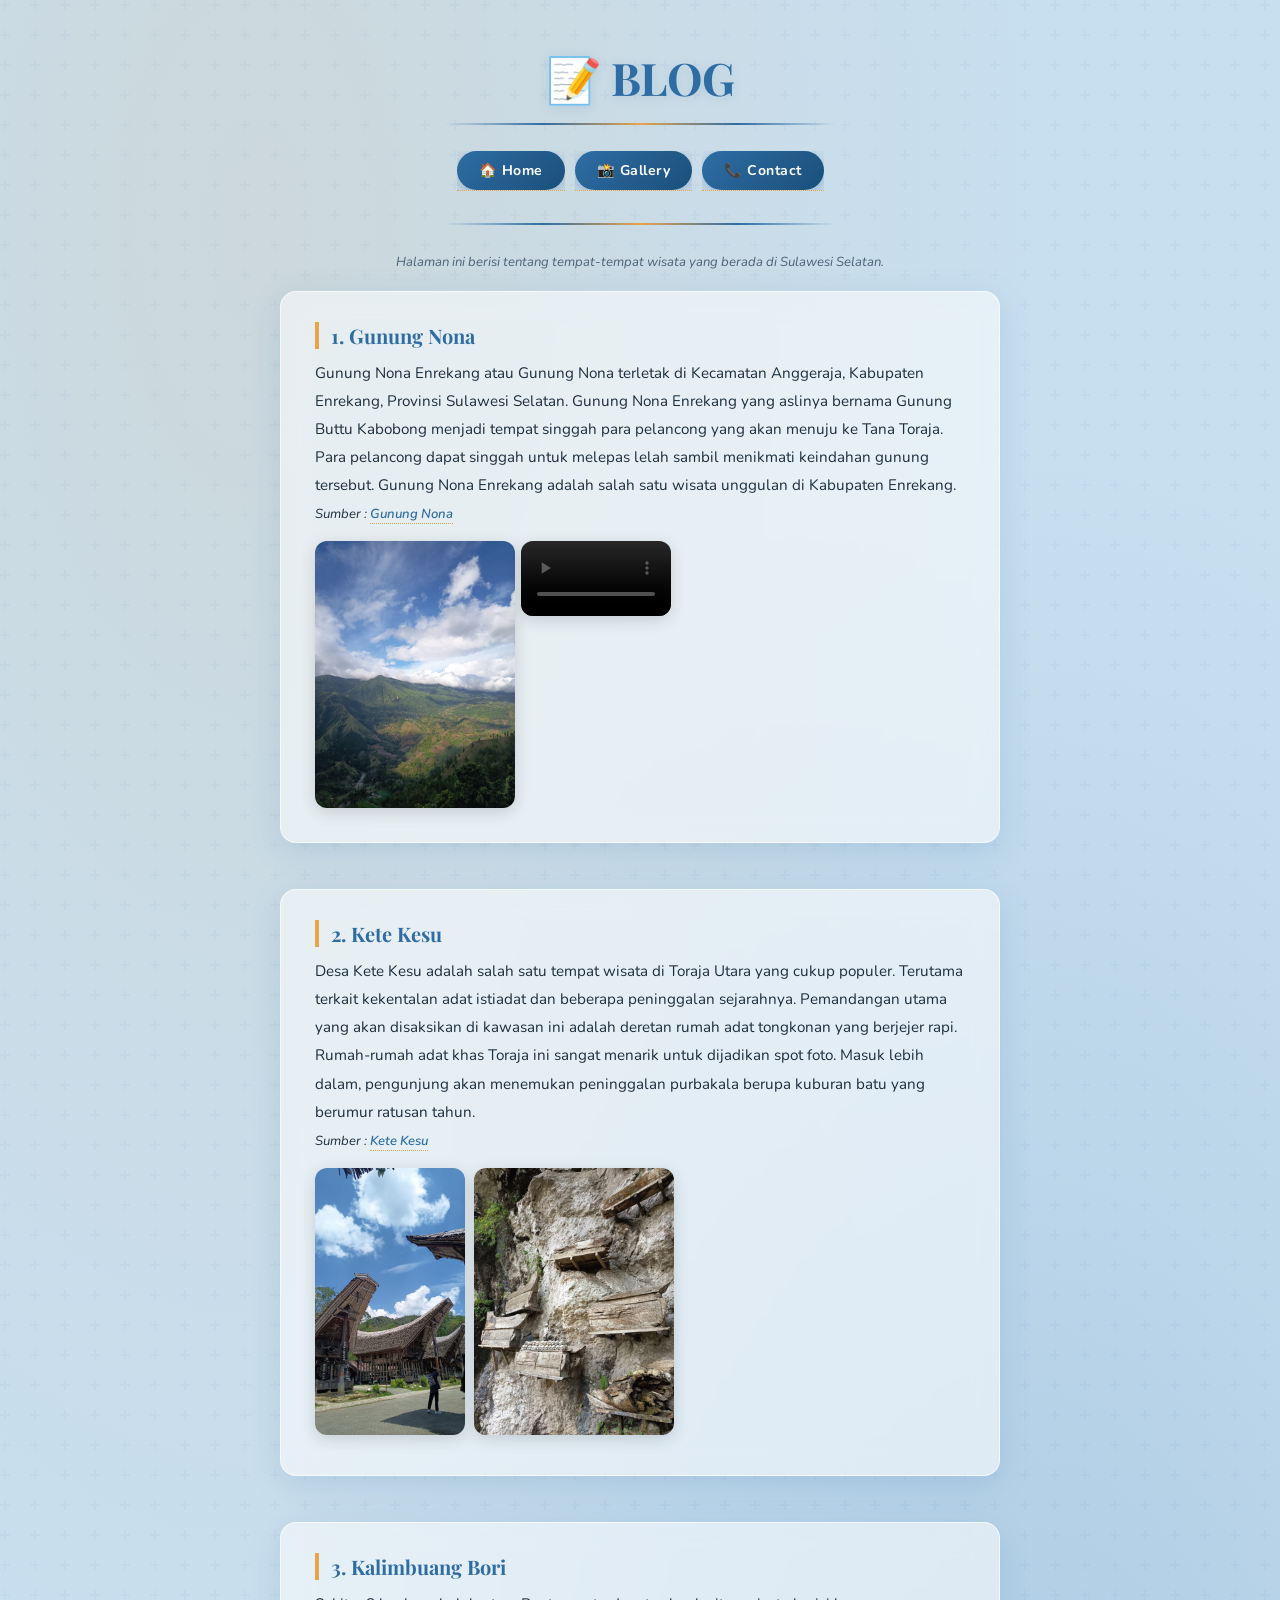
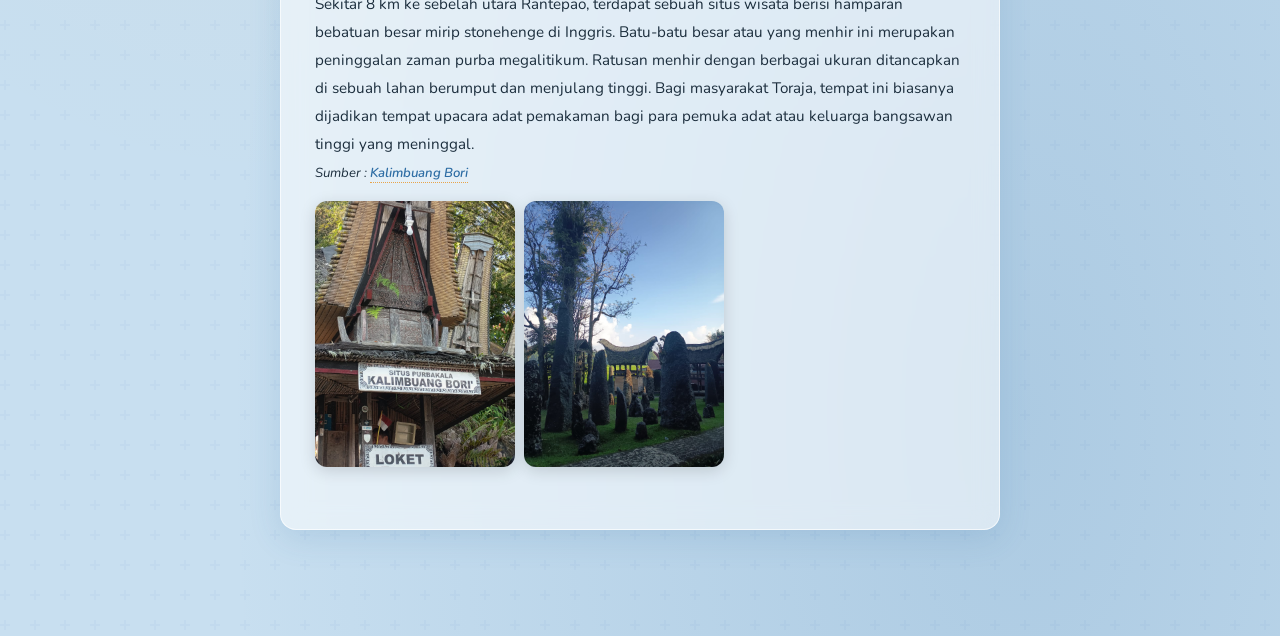
==== blog.html @ 91ce6a76 "Add files via upload" ====
<!DOCTYPE html>
<html>
<head>
    <meta charset="UTF-8">
    <title>Blog</title>
    <link rel="stylesheet" href="style.css">
</head>

<body bgcolor="#8FB6D8">

<font face="Verdana" size="3" color="black">

<center>

<h1>📝 BLOG</h1>
<hr width="50%">

<table cellpadding="10">
<tr>
<td><a href="index.html"><button>🏠 Home</button></a></td>
<td><a href="gallery.html"><button>📸 Gallery</button></a></td>
<td><a href="contact.html"><button>📞 Contact</button></a></td>
</tr>
</table>

<hr width="50%">

<p><i>Halaman ini berisi tentang tempat-tempat wisata yang berada di Sulawesi Selatan.</i></p>


<center>

<table width="700">
<tr>
<td align="left">
<h3>1. Gunung Nona</h3>
<p>
    Gunung Nona Enrekang atau Gunung Nona terletak di Kecamatan Anggeraja, 
    Kabupaten Enrekang, Provinsi Sulawesi Selatan. Gunung Nona Enrekang yang aslinya bernama 
    Gunung Buttu Kabobong menjadi tempat singgah para pelancong yang akan menuju ke Tana Toraja.
    Para pelancong dapat singgah untuk melepas lelah sambil menikmati keindahan gunung tersebut.
    Gunung Nona Enrekang adalah salah satu wisata unggulan di Kabupaten Enrekang.
    <br>
    <i><font size="2">Sumber :
    <a href="https://makassar.kompas.com/read/2024/07/28/082627078/mengenal-gunung-nona-enrekang-tempat-singgah-menuju-tana-toraja?page=all" target="_blank">
        Gunung Nona
    </a></i>
</p>

<img src="gunungnonafoto.jpeg" width="200" align="left" hspace="10">
<video width="150" controls align="left">
    <source src="gunungnonavid.mp4" type="video/mp4">
    </video>

</td>
</tr>
</table>

</center>
<br>

<center>

<table width="700">
<tr>
<td align="left">
<h3>2. Kete Kesu</h3>
<p>
    Desa Kete Kesu adalah salah satu tempat wisata di Toraja Utara yang cukup populer.
    Terutama terkait kekentalan adat istiadat dan beberapa peninggalan sejarahnya.
    Pemandangan utama yang akan disaksikan di kawasan ini adalah deretan rumah adat
    tongkonan yang berjejer rapi. Rumah-rumah adat khas Toraja ini sangat menarik untuk dijadikan spot foto.
    Masuk lebih dalam, pengunjung akan menemukan peninggalan purbakala berupa kuburan batu yang berumur ratusan tahun.
    <br>
    <i><font size="2">Sumber :
    <a href="https://torajautarakab.go.id/detail/Wisata%20Kete%20Kesu" target="_blank">
        Kete Kesu
    </a></i>
</p>

<img src="ketekesu1.jpeg" width="150">
<img src="ketekesu2.jpeg" width="200">

</td>
</tr>
</table>

</center>
<br>

<center>

<table width="700">
<tr>
<td align="left">
<h3>3. Kalimbuang Bori</h3>
<p>
    Sekitar 8 km ke sebelah utara Rantepao, terdapat sebuah situs wisata berisi hamparan 
    bebatuan besar mirip stonehenge di Inggris. Batu-batu besar atau yang menhir ini 
    merupakan peninggalan zaman purba megalitikum. Ratusan menhir dengan berbagai ukuran
    ditancapkan di sebuah lahan berumput dan menjulang tinggi. Bagi masyarakat Toraja,
    tempat ini biasanya dijadikan tempat upacara adat pemakaman bagi para pemuka adat atau keluarga bangsawan tinggi yang meninggal.
    <br>
    <i><font size="2">Sumber :
    <a href="https://torajautarakab.go.id/detail/Wisata%20Kompleks%20Megalitikum%20Kalimbuang%20Bori" target="_blank">
        Kalimbuang Bori
    </a></i>
</p>

<img src="kalimbuangbori1.jpeg" width="200">
<img src="kalimbuangbori2.jpeg" width="200">

<br><br>

</td>
</tr>
</table>

</center>
<br>

</center>

</font>

</body>
<script src="script.js"></script>
</html>
---- style.css ----
@import url('https://fonts.googleapis.com/css2?family=Playfair+Display:ital,wght@0,400;0,700;1,400&family=Nunito:wght@300;400;600;700&display=swap');

/* ── CSS Variables ── */
:root {
  --bg:         #c8dff0;
  --bg-dark:    #8FB6D8;
  --card:       rgba(255, 255, 255, 0.55);
  --card-solid: #ffffff;
  --accent:     #2e6da4;
  --accent2:    #e8a44a;
  --text:       #1c2e3d;
  --text-muted: #4a6278;
  --shadow:     0 8px 32px rgba(46, 109, 164, 0.15);
  --radius:     16px;
  --font-head:  'Playfair Display', Georgia, serif;
  --font-body:  'Nunito', Verdana, sans-serif;
}

/* ── Reset & Base ── */
*, *::before, *::after {
  box-sizing: border-box;
  margin: 0;
  padding: 0;
}

html {
  scroll-behavior: smooth;
}

body {
  background-color: var(--bg) !important;
  background-image:
    radial-gradient(ellipse at 20% 10%, rgba(232, 164, 74, 0.12) 0%, transparent 55%),
    radial-gradient(ellipse at 80% 90%, rgba(46, 109, 164, 0.18) 0%, transparent 55%),
    url("data:image/svg+xml,%3Csvg width='60' height='60' viewBox='0 0 60 60' xmlns='http://www.w3.org/2000/svg'%3E%3Cg fill='none' fill-rule='evenodd'%3E%3Cg fill='%232e6da4' fill-opacity='0.04'%3E%3Cpath d='M36 34v-4h-2v4h-4v2h4v4h2v-4h4v-2h-4zm0-30V0h-2v4h-4v2h4v4h2V6h4V4h-4zM6 34v-4H4v4H0v2h4v4h2v-4h4v-2H6zM6 4V0H4v4H0v2h4v4h2V6h4V4H6z'/%3E%3C/g%3E%3C/g%3E%3C/svg%3E");
  font-family: var(--font-body);
  color: var(--text);
  min-height: 100vh;
  padding-bottom: 60px;
}

/* Override legacy font tag */
font {
  font-family: var(--font-body) !important;
  color: var(--text) !important;
}

/* ── Page Wrapper ── */
center {
  display: block;
  max-width: 820px;
  margin: 0 auto;
  padding: 0 20px;
}

/* ── Headings ── */
h1 {
  font-family: var(--font-head);
  font-size: clamp(1.8rem, 5vw, 2.8rem);
  font-weight: 700;
  color: var(--accent);
  letter-spacing: -0.5px;
  margin-top: 48px;
  margin-bottom: 8px;
  text-shadow: 0 2px 12px rgba(46, 109, 164, 0.15);
  animation: fadeDown 0.7s ease both;
}

h2 {
  font-family: var(--font-head);
  font-size: clamp(1.3rem, 3vw, 1.8rem);
  font-weight: 400;
  font-style: italic;
  color: var(--text);
  margin: 20px 0 12px;
  animation: fadeUp 0.7s 0.2s ease both;
}

h3 {
  font-family: var(--font-head);
  font-size: 1.25rem;
  font-weight: 700;
  color: var(--accent);
  margin-bottom: 10px;
  border-left: 4px solid var(--accent2);
  padding-left: 12px;
}

p {
  line-height: 1.85;
  font-size: 0.95rem;
  color: var(--text);
  margin-bottom: 10px;
}

/* ── Horizontal Rule ── */
hr {
  border: none;
  height: 2px;
  background: linear-gradient(90deg, transparent, var(--accent), var(--accent2), var(--accent), transparent);
  border-radius: 99px;
  margin: 16px auto;
  width: 50% !important;
  opacity: 0.6;
  animation: fadeIn 1s ease both;
}

/* ── Navigation Buttons ── */
table[cellpadding="10"] {
  margin: 16px auto;
  border-collapse: separate;
  border-spacing: 10px;
  animation: fadeUp 0.6s 0.15s ease both;
}

table[cellpadding="10"] button,
table[cellpadding="10"] a button {
  font-family: var(--font-body);
  font-size: 0.88rem;
  font-weight: 700;
  color: var(--card-solid);
  background: linear-gradient(135deg, var(--accent), #1a4f7a);
  border: none;
  border-radius: 50px;
  padding: 10px 22px;
  cursor: pointer;
  letter-spacing: 0.5px;
  box-shadow: 0 4px 14px rgba(46, 109, 164, 0.35);
  transition: transform 0.2s, box-shadow 0.2s, background 0.2s;
}

table[cellpadding="10"] button:hover {
  background: linear-gradient(135deg, var(--accent2), #c47f2a);
  transform: translateY(-3px) scale(1.05);
  box-shadow: 0 8px 22px rgba(232, 164, 74, 0.45);
}

table[cellpadding="10"] a {
  text-decoration: none;
}

/* ── Profile Image (Home) ── */
img[src="gambardiri.jpeg"],
img[src*="gambardiri"] {
  display: block;
  margin: 20px auto;
  width: 200px !important;
  height: 200px;
  object-fit: cover;
  border-radius: 50%;
  border: 5px solid var(--card-solid);
  box-shadow: 0 8px 30px rgba(46, 109, 164, 0.3), 0 0 0 8px rgba(46, 109, 164, 0.12);
  transition: transform 0.4s ease, box-shadow 0.4s ease;
  animation: popIn 0.7s 0.3s cubic-bezier(0.34,1.56,0.64,1) both;
}

img[src="gambardiri.jpeg"]:hover,
img[src*="gambardiri"]:hover {
  transform: scale(1.06);
  box-shadow: 0 12px 40px rgba(46, 109, 164, 0.45);
}

/* ── Welcome Text (Home) ── */
center > p {
  background: var(--card);
  backdrop-filter: blur(10px);
  -webkit-backdrop-filter: blur(10px);
  border: 1px solid rgba(255,255,255,0.6);
  border-radius: var(--radius);
  padding: 14px 28px;
  margin: 6px auto;
  max-width: 600px;
  box-shadow: var(--shadow);
  font-size: 1rem;
  animation: fadeUp 0.6s 0.4s ease both;
}

/* ── Blog: Article Cards ── */
table[width="700"] {
  width: 100% !important;
  max-width: 720px;
  margin: 0 auto 24px;
  background: var(--card);
  backdrop-filter: blur(12px);
  -webkit-backdrop-filter: blur(12px);
  border: 1px solid rgba(255,255,255,0.65);
  border-radius: var(--radius);
  box-shadow: var(--shadow);
  overflow: hidden;
  transition: transform 0.3s, box-shadow 0.3s;
  animation: fadeUp 0.5s ease both;
}

table[width="700"]:hover {
  transform: translateY(-4px);
  box-shadow: 0 16px 48px rgba(46, 109, 164, 0.22);
}

table[width="700"] td {
  padding: 28px 32px !important;
  text-align: left !important;
}

/* ── Blog Images ── */
table[width="700"] img {
  border-radius: 12px;
  box-shadow: 0 4px 16px rgba(0,0,0,0.15);
  margin: 4px 6px 4px 0;
  transition: transform 0.3s ease;
}

table[width="700"] img:hover {
  transform: scale(1.03);
}

/* ── Blog Video ── */
table[width="700"] video {
  border-radius: 12px;
  box-shadow: 0 4px 16px rgba(0,0,0,0.15);
  margin: 4px 0;
  display: inline-block;
  vertical-align: top;
}

/* ── Links ── */
a {
  color: var(--accent);
  text-decoration: none;
  font-weight: 600;
  border-bottom: 1px dotted var(--accent2);
  transition: color 0.2s, border-color 0.2s;
}

a:hover {
  color: var(--accent2);
  border-color: var(--accent2);
}

/* ── Contact Info ── */
center > p:has(📧),
center > p:has(📱),
center > p:has(📍),
center > p:has(📷) {
  display: flex;
  align-items: center;
  gap: 10px;
  justify-content: center;
}

/* Fallback for all contact-style paragraphs */
body[bgcolor] center > p {
  background: var(--card);
  backdrop-filter: blur(10px);
  -webkit-backdrop-filter: blur(10px);
  border: 1px solid rgba(255,255,255,0.6);
  border-radius: var(--radius);
  padding: 14px 28px;
  margin: 8px auto;
  max-width: 520px;
  box-shadow: var(--shadow);
  font-size: 1rem;
  transition: transform 0.25s, box-shadow 0.25s;
}

body[bgcolor] center > p:hover {
  transform: translateX(4px);
  box-shadow: 0 10px 30px rgba(46, 109, 164, 0.2);
}

/* ── Gallery Images ── */
center > img {
  border-radius: 14px;
  box-shadow: 0 6px 20px rgba(0,0,0,0.18);
  margin: 6px 5px;
  transition: transform 0.3s ease, box-shadow 0.3s ease;
  object-fit: cover;
}

center > img:hover {
  transform: scale(1.06) rotate(-1deg);
  box-shadow: 0 14px 36px rgba(46,109,164,0.3);
}

/* ── Gallery Captions (italic paragraphs) ── */
center > p > i,
center > p i {
  color: var(--text-muted);
  font-size: 0.88rem;
}

/* Gallery section label paragraphs */
center > p:has(i) {
  background: none !important;
  box-shadow: none !important;
  border: none !important;
  padding: 6px 0 !important;
  backdrop-filter: none !important;
}

/* ── Italic / Source text ── */
i font,
i {
  font-size: 0.82rem !important;
  color: var(--text-muted);
  font-style: italic;
}

/* ── Animations ── */
@keyframes fadeDown {
  from { opacity: 0; transform: translateY(-24px); }
  to   { opacity: 1; transform: translateY(0); }
}

@keyframes fadeUp {
  from { opacity: 0; transform: translateY(20px); }
  to   { opacity: 1; transform: translateY(0); }
}

@keyframes fadeIn {
  from { opacity: 0; }
  to   { opacity: 1; }
}

@keyframes popIn {
  from { opacity: 0; transform: scale(0.7); }
  to   { opacity: 1; transform: scale(1); }
}

/* ── Responsive ── */
@media (max-width: 600px) {
  center {
    padding: 0 12px;
  }

  table[cellpadding="10"] button {
    padding: 8px 14px;
    font-size: 0.8rem;
  }

  table[width="700"] td {
    padding: 18px 16px !important;
  }

  table[width="700"] img,
  table[width="700"] video {
    width: 100% !important;
    margin: 6px 0;
    display: block;
  }

  center > img {
    width: 90% !important;
    display: block;
    margin: 8px auto !important;
  }

  h1 {
    font-size: 1.6rem;
    margin-top: 28px;
  }
}
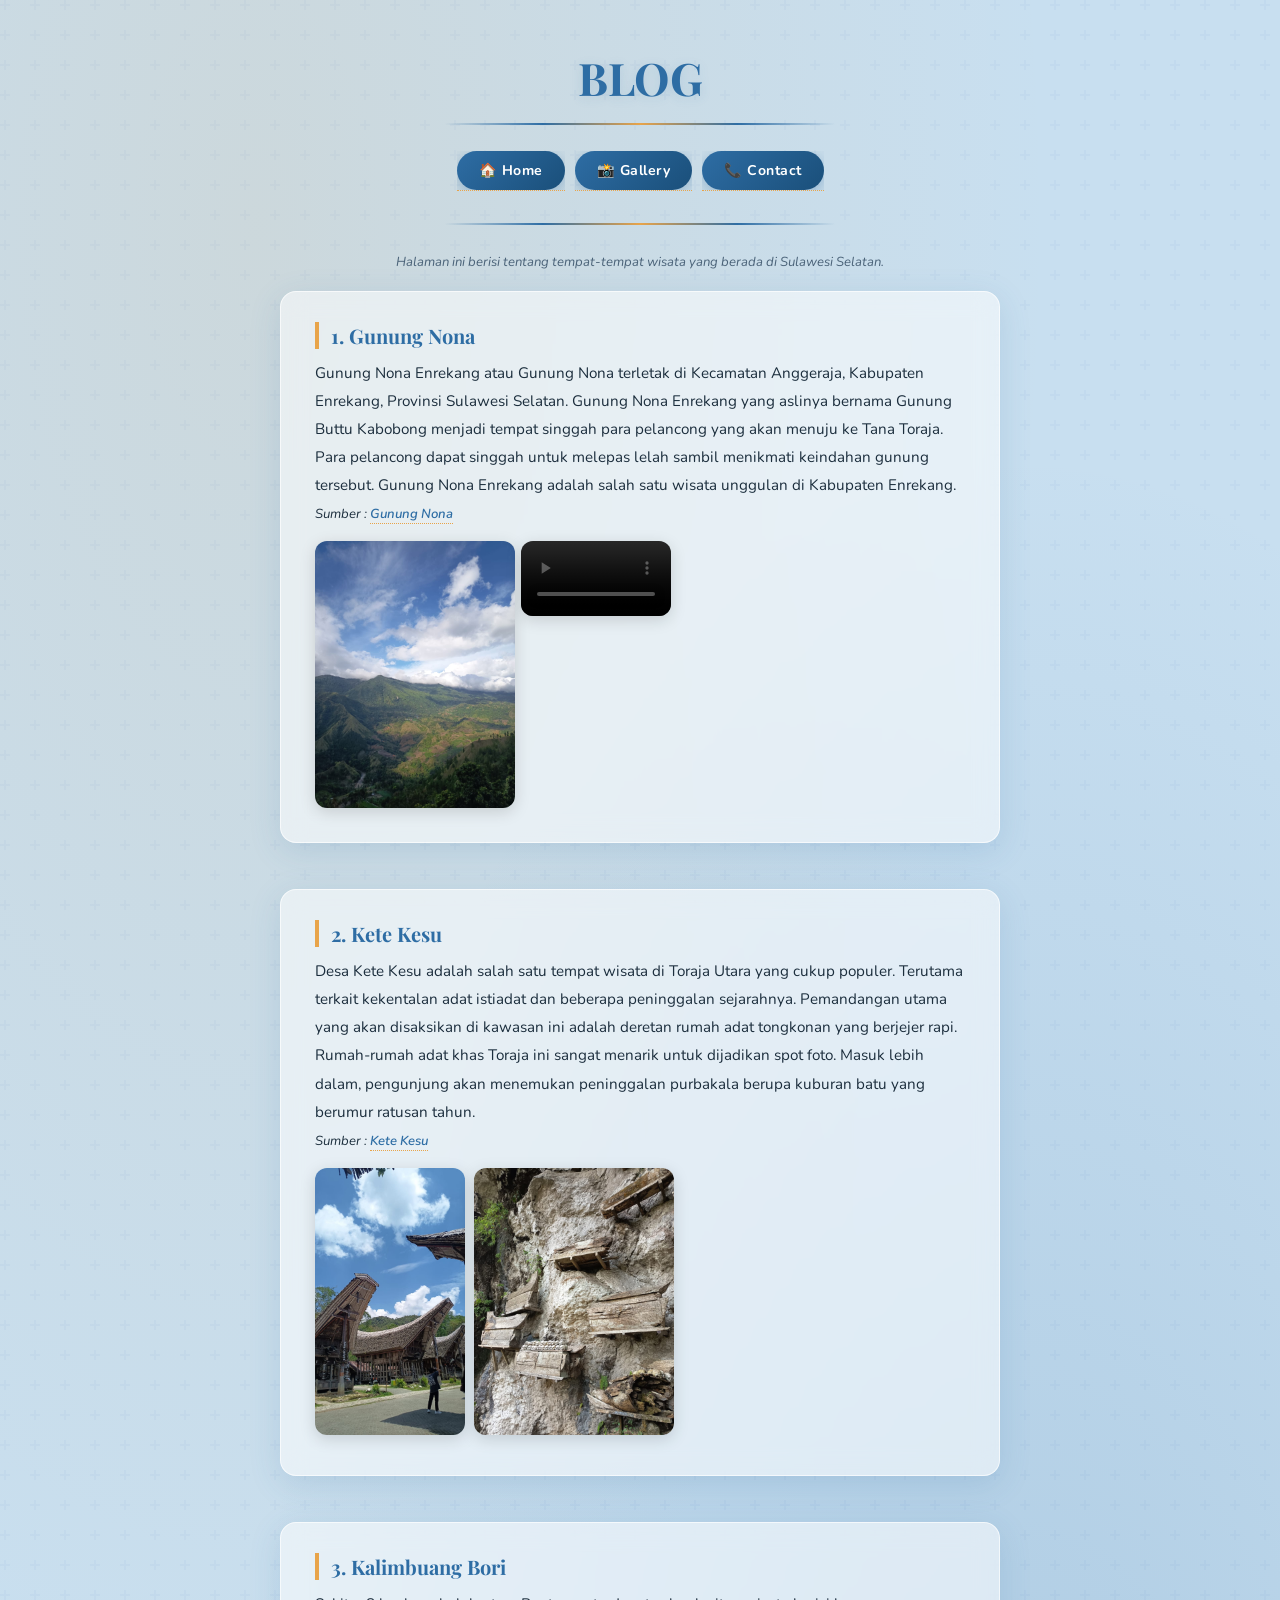
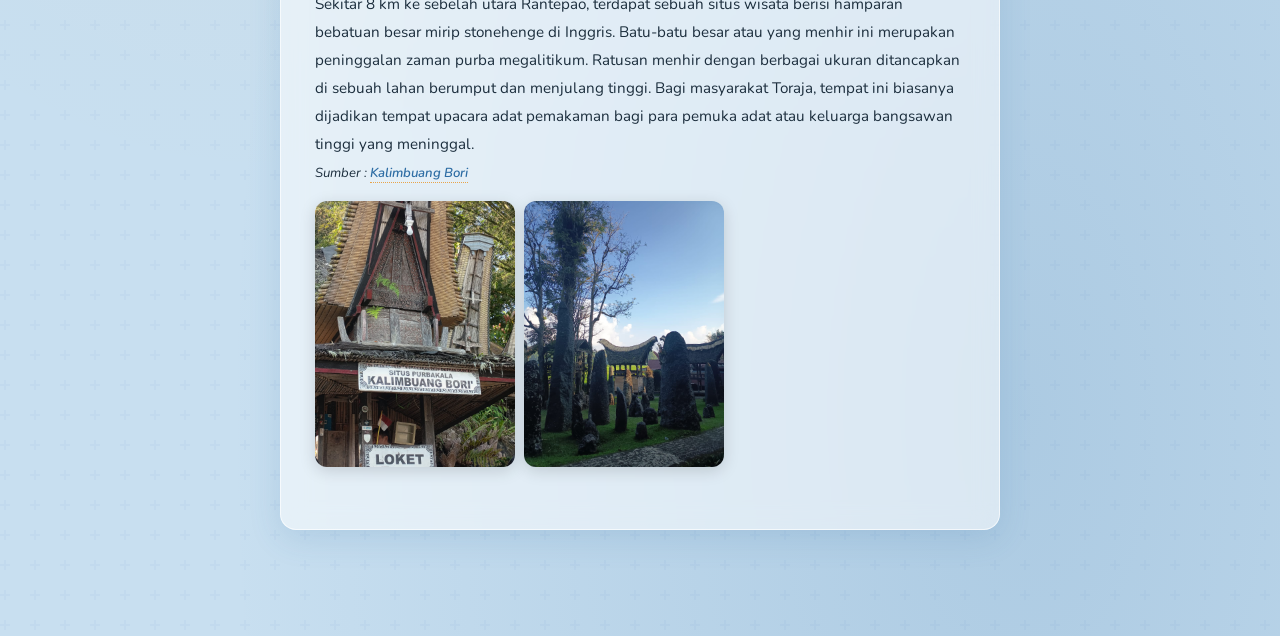
==== commit d761afdc: "Update blog.html" ====
--- a/blog.html
+++ b/blog.html
@@ -12,7 +12,7 @@
 
 <center>
 
-<h1>📝 BLOG</h1>
+<h1>BLOG</h1>
 <hr width="50%">
 
 <table cellpadding="10">
@@ -125,4 +125,4 @@
 
 </body>
 <script src="script.js"></script>
-</html>+</html>
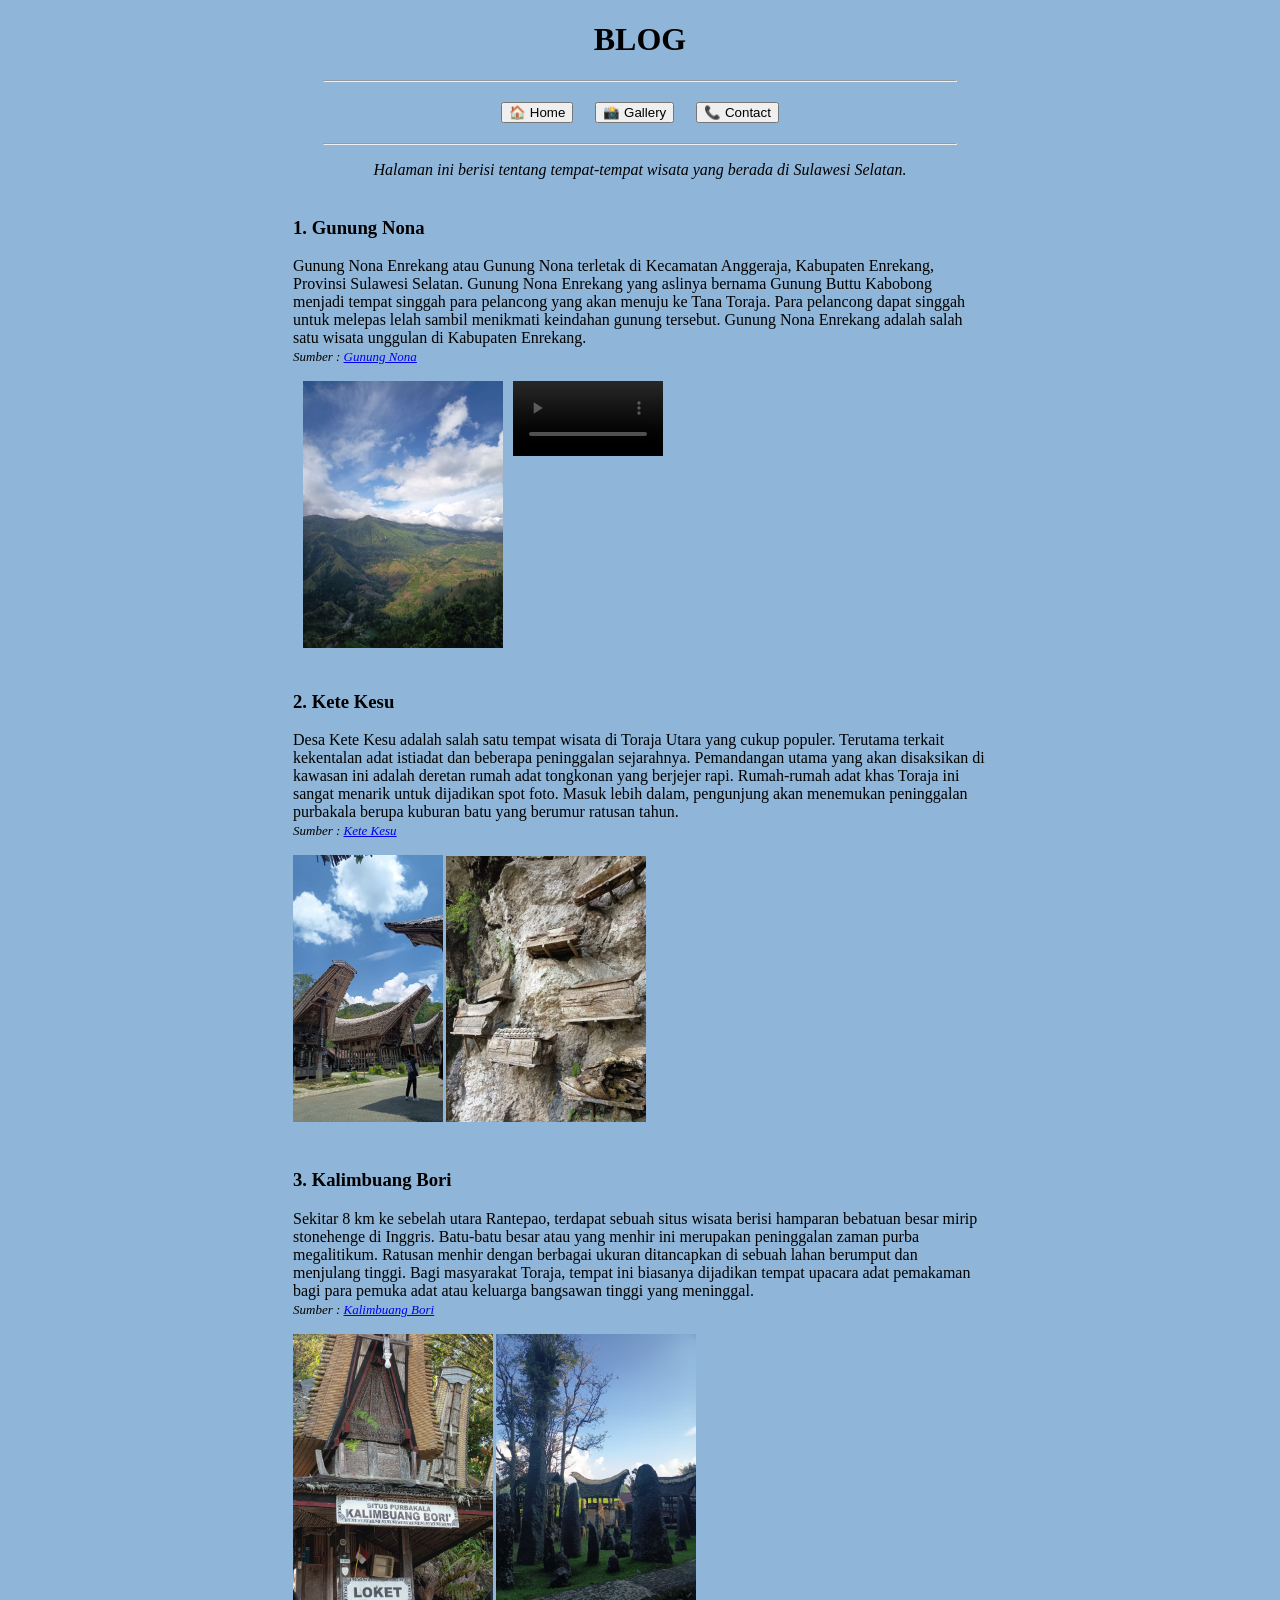
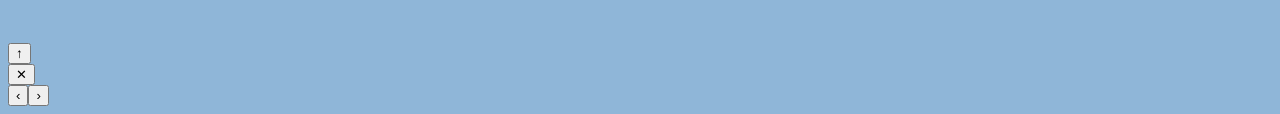
==== commit 5970f209: "Add files via upload" ====
--- a/blog.html
+++ b/blog.html
@@ -126,3 +126,5 @@
 </body>
 <script src="script.js"></script>
 </html>
+
+<meta name="viewport" content="width=device-width, initial-scale=1.0">
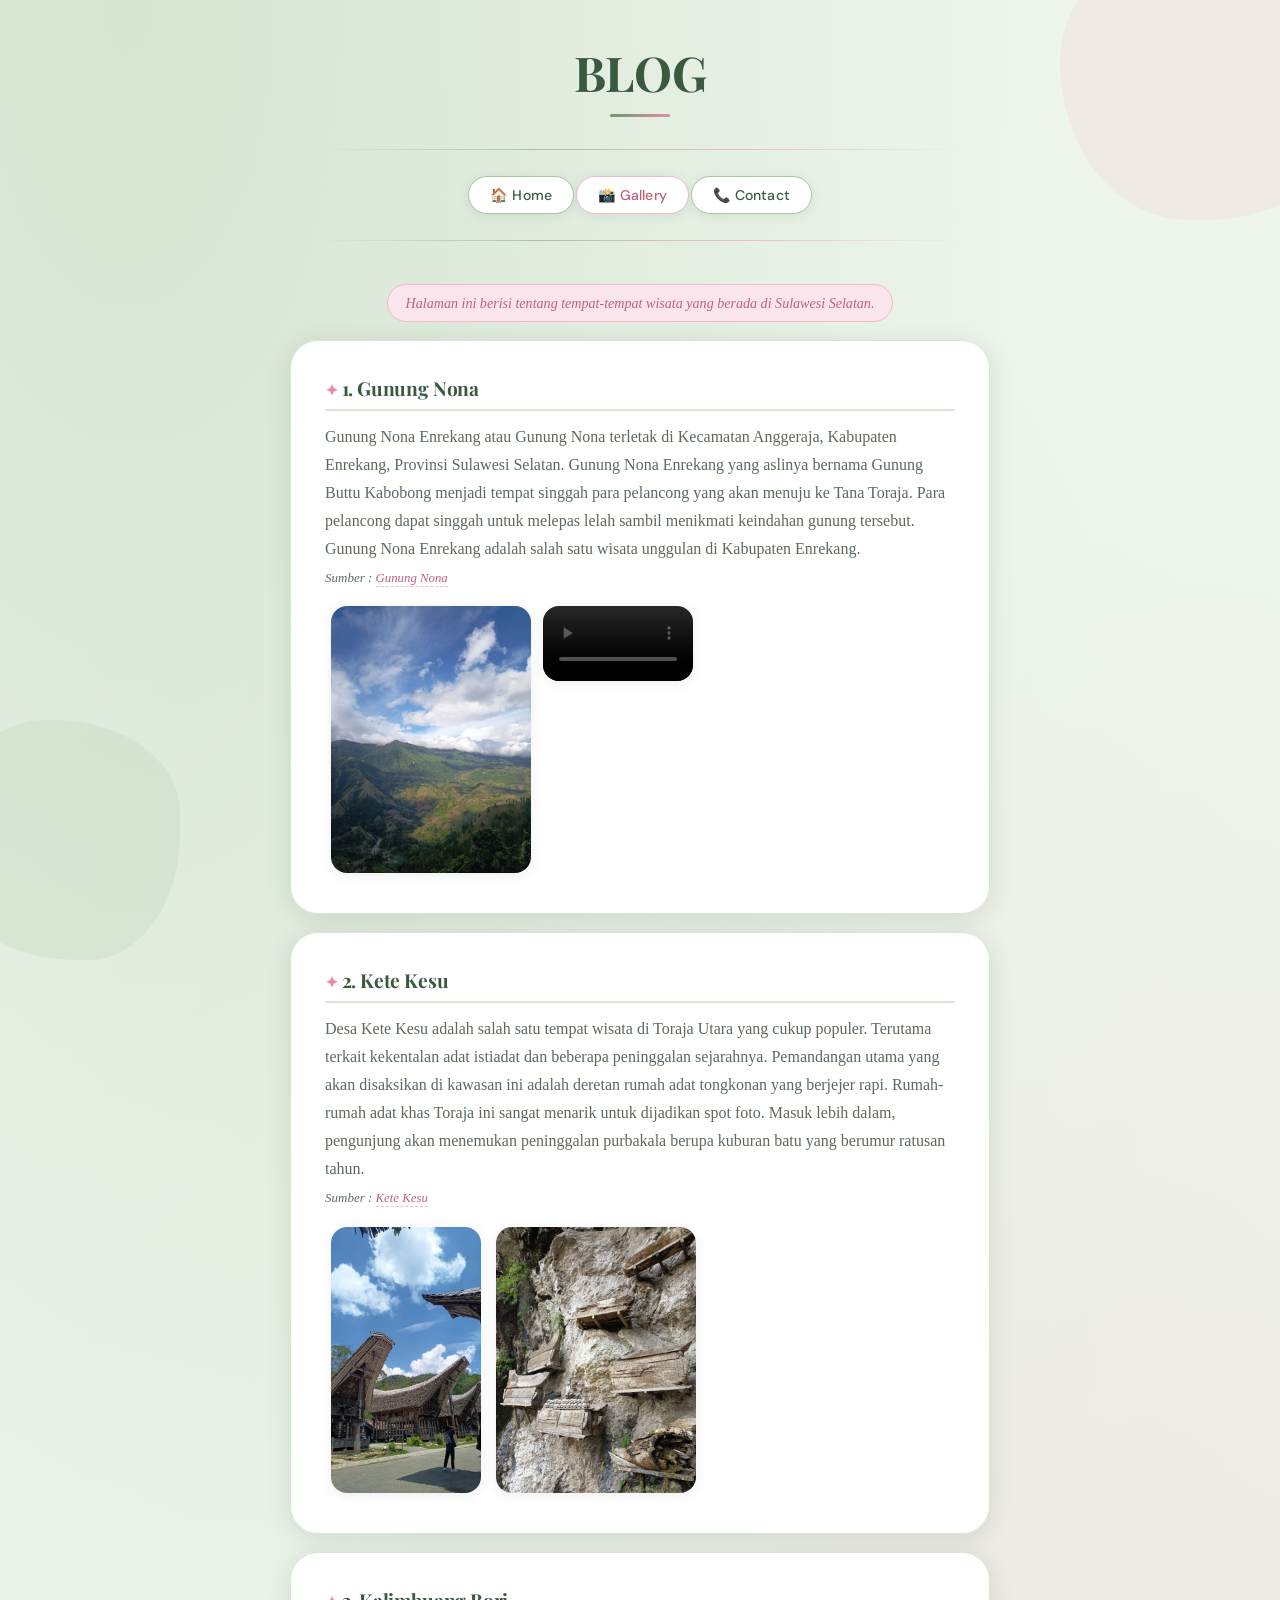
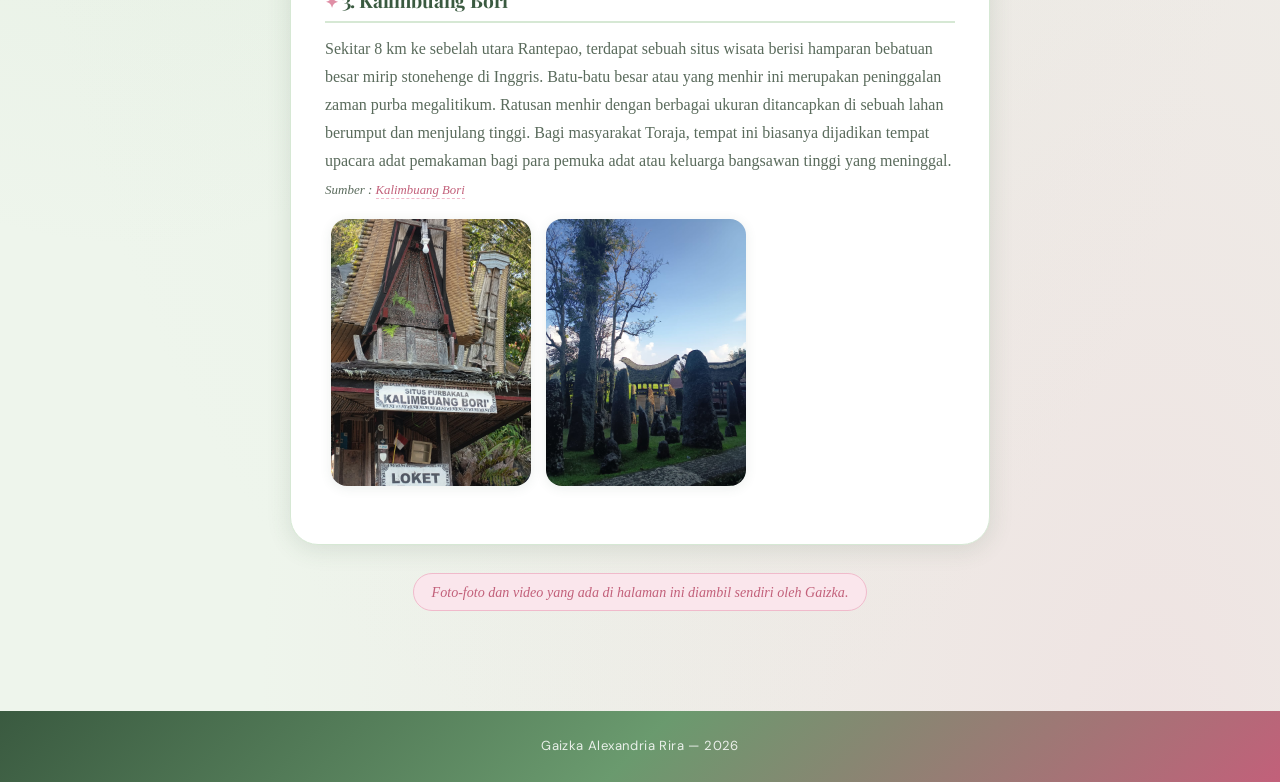
==== commit 96ee6415: "Add files via upload" ====
--- a/blog.html
+++ b/blog.html
@@ -4,6 +4,7 @@
     <meta charset="UTF-8">
     <title>Blog</title>
     <link rel="stylesheet" href="style.css">
+    <link rel="icon" href="data:,">
 </head>
 
 <body bgcolor="#8FB6D8">
@@ -115,13 +116,16 @@
 </td>
 </tr>
 </table>
-
+<p><i>Foto-foto dan video yang ada di halaman ini diambil sendiri oleh Gaizka.</i></p>
 </center>
 <br>
 
 </center>
 
 </font>
+<footer>
+    <p>Gaizka Alexandria Rira &mdash; 2026</p>
+</footer>
 
 </body>
 <script src="script.js"></script>
--- a/style.css
+++ b/style.css
@@ -0,0 +1,621 @@
+@import url('https://fonts.googleapis.com/css2?family=Playfair+Display:ital,wght@0,400;0,700;1,400&family=DM+Sans:wght@300;400;500&display=swap');
+
+:root {
+    --matcha-dark:    #3a5a40;
+    --matcha:         #6a9a6e;
+    --matcha-light:   #a8c5a0;
+    --matcha-pale:    #d6e8d4;
+    --matcha-mist:    #eef5ec;
+
+    --pink-deep:      #c2607a;
+    --pink:           #e08fa6;
+    --pink-light:     #f0bacb;
+    --pink-pale:      #fae6ec;
+    --pink-mist:      #fdf0f4;
+
+    --cream:          #faf8f3;
+    --text-dark:      #2c3a2e;
+    --text-mid:       #5a6b5c;
+    --text-soft:      #8a9b8c;
+
+    --shadow-sm: 0 2px 12px rgba(58, 90, 64, 0.10);
+    --shadow-md: 0 4px 24px rgba(58, 90, 64, 0.14);
+    --shadow-lg: 0 8px 40px rgba(58, 90, 64, 0.18);
+
+    --radius-sm: 8px;
+    --radius-md: 16px;
+    --radius-lg: 28px;
+    --radius-pill: 999px;
+}
+
+*, *::before, *::after {
+    box-sizing: border-box;
+    margin: 0;
+    padding: 0;
+}
+
+html {
+    scroll-behavior: smooth;
+}
+
+body {
+    background-color: var(--matcha-mist) !important;
+    background-image:
+        radial-gradient(ellipse at 10% 0%, rgba(168, 197, 160, 0.35) 0%, transparent 55%),
+        radial-gradient(ellipse at 90% 100%, rgba(240, 186, 203, 0.30) 0%, transparent 55%),
+        radial-gradient(ellipse at 50% 50%, rgba(214, 232, 212, 0.20) 0%, transparent 70%);
+    font-family: 'DM Sans', Verdana, sans-serif;
+    color: var(--text-dark);
+    min-height: 100vh;
+    position: relative;
+}
+
+body[bgcolor] { background-color: var(--matcha-mist) !important; }
+font[face][color] { color: var(--text-dark) !important; }
+
+h1, h2, h3 {
+    font-family: 'Playfair Display', Georgia, serif;
+    color: var(--matcha-dark);
+    letter-spacing: -0.01em;
+}
+
+h1 {
+    font-size: clamp(2rem, 5vw, 3rem);
+    font-weight: 700;
+    padding: 2.5rem 0 0.5rem;
+    position: relative;
+}
+
+h1::after {
+    content: '';
+    display: block;
+    width: 60px;
+    height: 3px;
+    background: linear-gradient(to right, var(--matcha), var(--pink));
+    border-radius: var(--radius-pill);
+    margin: 0.6rem auto 0;
+}
+
+h2 {
+    font-size: clamp(1.3rem, 3vw, 1.8rem);
+    font-weight: 400;
+    font-style: italic;
+    color: var(--matcha-dark);
+    margin: 1.5rem 0 0.75rem;
+}
+
+h3 {
+    font-size: 1.15rem;
+    font-weight: 700;
+    color: var(--matcha-dark);
+    margin-bottom: 0.5rem;
+}
+
+p {
+    line-height: 1.75;
+    color: var(--text-mid);
+    font-size: 0.95rem;
+}
+
+a {
+    color: var(--pink-deep);
+    text-decoration: none;
+    transition: color 0.2s;
+}
+a:hover {
+    color: var(--matcha-dark);
+    text-decoration: underline;
+}
+
+hr {
+    border: none;
+    height: 1.5px;
+    background: linear-gradient(to right, transparent, var(--matcha-light), var(--pink-light), transparent);
+    margin: 1.5rem auto;
+    border-radius: var(--radius-pill);
+}
+
+table[cellpadding] {
+    margin: 1rem auto;
+}
+
+button {
+    font-family: 'DM Sans', sans-serif;
+    font-size: 0.88rem;
+    font-weight: 500;
+    padding: 0.55rem 1.3rem;
+    border: 1.5px solid var(--matcha-light);
+    border-radius: var(--radius-pill);
+    background: white;
+    color: var(--matcha-dark);
+    cursor: pointer;
+    transition: all 0.25s cubic-bezier(0.34, 1.56, 0.64, 1);
+    white-space: nowrap;
+    letter-spacing: 0.01em;
+    box-shadow: var(--shadow-sm);
+}
+
+button:hover {
+    background: var(--matcha);
+    color: white;
+    border-color: var(--matcha);
+    transform: translateY(-2px) scale(1.04);
+    box-shadow: var(--shadow-md);
+}
+
+button:active {
+    transform: translateY(0) scale(0.98);
+}
+
+/* Pink accent on every other button */
+td:nth-child(even) button {
+    border-color: var(--pink-light);
+    color: var(--pink-deep);
+}
+td:nth-child(even) button:hover {
+    background: var(--pink);
+    border-color: var(--pink);
+    color: white;
+}
+
+img {
+    border-radius: var(--radius-md);
+    box-shadow: var(--shadow-sm);
+    transition: transform 0.3s ease, box-shadow 0.3s ease;
+    margin: 6px;
+    vertical-align: top;
+}
+
+img:hover {
+    transform: translateY(-4px) scale(1.02);
+    box-shadow: var(--shadow-lg);
+}
+
+video {
+    border-radius: var(--radius-md);
+    box-shadow: var(--shadow-sm);
+    margin: 6px;
+    vertical-align: top;
+}
+
+center > table[width="700"] {
+    background: white;
+    border-radius: var(--radius-lg);
+    box-shadow: var(--shadow-md);
+    padding: 1.5rem;
+    border: 1px solid var(--matcha-pale);
+    transition: box-shadow 0.3s;
+    width: min(700px, 95vw) !important;
+}
+
+center > table[width="700"]:hover {
+    box-shadow: var(--shadow-lg);
+}
+
+center > table[width="700"] td {
+    padding: 0.5rem;
+}
+
+center > table[width="700"] h3 {
+    font-size: 1.2rem;
+    padding-bottom: 0.5rem;
+    border-bottom: 2px solid var(--matcha-pale);
+    margin-bottom: 0.75rem;
+}
+
+center > table[width="700"] h3::before {
+    content: '✦ ';
+    color: var(--pink);
+    font-size: 0.85em;
+}
+
+.no-card {
+    color: var(--text-mid);
+    font-size: 1rem;
+    padding: 0.1rem 0;
+    margin: 0;
+    line-height: 1.2;
+}
+
+.no-card font[size="6"] {
+    font-family: 'Playfair Display', serif;
+    font-size: 2.8rem !important;
+    color: var(--matcha-dark);
+    font-style: italic;
+}
+
+center > img[src="gambardiri.jpeg"],
+center > img[src*="gambardiri"] {
+    border-radius: 50%;
+    border: 4px solid white;
+    outline: 3px solid var(--matcha-light);
+    outline-offset: 4px;
+    box-shadow: var(--shadow-md);
+}
+
+center p {
+    font-size: 1rem;
+    color: var(--text-mid);
+    margin: 0.6rem 0;
+    transition: color 0.2s;
+}
+
+center p:hover {
+    color: var(--matcha-dark);
+}
+
+font[size="2"] a,
+i a {
+    color: var(--pink-deep);
+    font-size: 0.8rem;
+    border-bottom: 1px dashed var(--pink-light);
+    padding-bottom: 1px;
+}
+
+font[size="2"] a:hover {
+    color: var(--matcha);
+    border-color: var(--matcha-light);
+    text-decoration: none;
+}
+
+footer {
+    margin-top: 4rem;
+    padding: 1.5rem 2rem;
+    text-align: center;
+    font-size: 0.82rem;
+    color: white;
+    background: linear-gradient(135deg, var(--matcha-dark) 0%, var(--matcha) 50%, var(--pink-deep) 100%);
+    letter-spacing: 0.03em;
+}
+
+footer p {
+    color: rgba(255,255,255,0.85);
+    font-size: 0.82rem;
+    margin: 0;
+}
+
+@keyframes fadeSlideUp {
+    from { opacity: 0; transform: translateY(24px); }
+    to   { opacity: 1; transform: translateY(0); }
+}
+
+@keyframes fadeIn {
+    from { opacity: 0; }
+    to   { opacity: 1; }
+}
+
+center {
+    animation: fadeSlideUp 0.6s ease both;
+}
+
+h1 { animation: fadeSlideUp 0.5s 0.05s ease both; }
+hr  { animation: fadeIn      0.6s 0.15s ease both; }
+
+table[cellpadding] {
+    animation: fadeSlideUp 0.5s 0.2s ease both;
+}
+
+body::before {
+    content: '';
+    position: fixed;
+    top: -80px;
+    right: -80px;
+    width: 300px;
+    height: 300px;
+    border-radius: 60% 40% 55% 45% / 50% 60% 40% 55%;
+    background: rgba(240, 186, 203, 0.18);
+    pointer-events: none;
+    z-index: 0;
+}
+
+body::after {
+    content: '';
+    position: fixed;
+    bottom: -60px;
+    left: -60px;
+    width: 240px;
+    height: 240px;
+    border-radius: 45% 55% 40% 60% / 60% 40% 55% 45%;
+    background: rgba(168, 197, 160, 0.18);
+    pointer-events: none;
+    z-index: 0;
+}
+
+body > * {
+    position: relative;
+    z-index: 1;
+}
+
+center > p > i {
+    display: inline-block;
+    margin: 1.2rem 1rem 0.5rem;
+    padding: 0.35rem 1.1rem;
+    background: var(--pink-pale);
+    color: var(--pink-deep);
+    border-radius: var(--radius-pill);
+    font-size: 0.88rem;
+    border: 1px solid var(--pink-light);
+    max-width: calc(100% - 2rem);
+    box-sizing: border-box;
+}
+
+@media (max-width: 480px) {
+    center > p > i {
+        margin-left: 1.25rem;
+        margin-right: 1.25rem;
+        max-width: calc(100% - 2.5rem);
+        font-size: 0.82rem;
+    }
+}
+
+.slide-wrapper {
+    position: relative;
+    width: min(540px, 92vw);
+    margin: 0 auto 3rem;
+    overflow: hidden;
+    border-radius: var(--radius-lg);
+}
+
+.slides-track {
+    display: flex;
+    transition: transform 0.45s cubic-bezier(0.65, 0, 0.35, 1);
+    will-change: transform;
+}
+
+.slide {
+    min-width: 100%;
+    padding: 0.5rem;
+    opacity: 0;
+    transition: opacity 0.38s ease;
+    pointer-events: none;
+}
+
+.slide.active {
+    opacity: 1;
+    pointer-events: auto;
+}
+
+.slide.exit-left  { opacity: 0; }
+.slide.exit-right { opacity: 0; }
+
+.slide-card {
+    background: white;
+    border-radius: var(--radius-lg);
+    border: 1.5px solid var(--matcha-pale);
+    padding: 2.2rem 2rem 1.8rem;
+    box-shadow: var(--shadow-md);
+    text-align: center;
+    transition: box-shadow 0.3s;
+}
+
+.slide-card:hover { box-shadow: var(--shadow-lg); }
+
+.pink-card {
+    border-color: var(--pink-light);
+    background: var(--pink-mist);
+}
+
+.slide-badge {
+    display: inline-block;
+    font-family: 'Playfair Display', serif;
+    font-size: 2.2rem;
+    font-weight: 700;
+    line-height: 1;
+    margin-bottom: 0.4rem;
+    -webkit-text-stroke: 2px var(--matcha-light);
+    color: transparent;
+}
+
+.pink-badge {
+    -webkit-text-stroke-color: var(--pink-light);
+}
+
+.slide-title {
+    font-family: 'Playfair Display', serif;
+    font-size: 1.55rem;
+    font-weight: 700;
+    font-style: normal;
+    color: var(--matcha-dark);
+    margin: 0 0 0.2rem;
+}
+
+.pink-card .slide-title { color: var(--pink-deep); }
+
+.slide-divider {
+    width: 48px;
+    height: 3px;
+    background: linear-gradient(to right, var(--matcha), var(--matcha-light));
+    border-radius: var(--radius-pill);
+    margin: 0.6rem auto 1.4rem;
+}
+
+.pink-divider {
+    background: linear-gradient(to right, var(--pink-deep), var(--pink-light));
+}
+
+.info-list {
+    display: flex;
+    flex-direction: column;
+    gap: 0.85rem;
+    text-align: left;
+    margin-bottom: 1.8rem;
+}
+
+.info-row {
+    display: flex;
+    align-items: flex-start;
+    gap: 0.85rem;
+    padding: 0.75rem 1rem;
+    background: var(--matcha-mist);
+    border-radius: var(--radius-md);
+    border: 1px solid var(--matcha-pale);
+    transition: transform 0.2s ease, box-shadow 0.2s ease;
+}
+
+.info-row:hover {
+    transform: translateX(4px);
+    box-shadow: var(--shadow-sm);
+}
+
+.pink-card .info-row {
+    background: white;
+    border-color: var(--pink-light);
+}
+
+.info-icon {
+    font-size: 1.2rem;
+    line-height: 1.4;
+    flex-shrink: 0;
+}
+
+.info-content {
+    display: flex;
+    flex-direction: column;
+    gap: 0.15rem;
+}
+
+.info-label {
+    font-size: 0.72rem;
+    font-weight: 500;
+    letter-spacing: 0.06em;
+    text-transform: uppercase;
+    color: var(--text-soft);
+}
+
+.info-value {
+    font-size: 0.97rem;
+    font-weight: 500;
+    color: var(--text-dark);
+}
+
+.info-link {
+    color: var(--pink-deep);
+    text-decoration: none;
+    border-bottom: 1px dashed var(--pink-light);
+    padding-bottom: 1px;
+    transition: color 0.2s, border-color 0.2s;
+}
+
+.info-link:hover {
+    color: var(--matcha-dark);
+    border-color: var(--matcha-light);
+    text-decoration: none;
+}
+
+.slide-nav-btn {
+    font-family: 'DM Sans', sans-serif;
+    font-size: 0.88rem;
+    font-weight: 500;
+    padding: 0.6rem 1.6rem;
+    border: 1.5px solid var(--matcha);
+    border-radius: var(--radius-pill);
+    background: var(--matcha);
+    color: white;
+    cursor: pointer;
+    transition: all 0.25s cubic-bezier(0.34, 1.56, 0.64, 1);
+    box-shadow: var(--shadow-sm);
+    position: static;
+    transform: none;
+}
+
+.slide-nav-btn:hover {
+    background: var(--matcha-dark);
+    border-color: var(--matcha-dark);
+    transform: translateY(-2px);
+    box-shadow: var(--shadow-md);
+}
+
+.pink-nav-btn {
+    background: var(--pink);
+    border-color: var(--pink);
+}
+
+.pink-nav-btn:hover {
+    background: var(--pink-deep);
+    border-color: var(--pink-deep);
+}
+
+.slide-indicators {
+    display: flex;
+    justify-content: center;
+    gap: 0.5rem;
+    margin-bottom: 1rem;
+}
+
+.dot {
+    width: 10px;
+    height: 10px;
+    border-radius: 50%;
+    background: var(--matcha-pale);
+    border: none;
+    padding: 0;
+    cursor: pointer;
+    transition: all 0.3s ease;
+    box-shadow: none;
+}
+
+.dot.active {
+    width: 28px;
+    border-radius: var(--radius-pill);
+    background: linear-gradient(to right, var(--matcha), var(--pink));
+    transform: none;
+}
+
+.dot:hover:not(.active) {
+    background: var(--matcha-light);
+    transform: scale(1.2);
+}
+
+@media (max-width: 480px) {
+    .slide-card { padding: 1.6rem 1.2rem 1.4rem; }
+}
+
+@media (max-width: 640px) {
+    h1 { font-size: 1.7rem; padding-top: 1.5rem; }
+    h2 { font-size: 1.2rem; }
+
+    button {
+        font-size: 0.8rem;
+        padding: 0.45rem 0.9rem;
+    }
+
+    center > table[width="700"] {
+        width: 98vw !important;
+        padding: 1rem;
+    }
+
+    img { margin: 4px; }
+}
+
+@media (max-width: 600px) {
+
+    /* Wrap all inline images in a column flow */
+    center img:not([src*="gambardiri"]) {
+        display: block;
+        width: calc(100vw - 2rem) !important;
+        height: auto !important;
+        margin: 6px auto !important;
+        border-radius: var(--radius-md);
+    }
+
+    center > table[width="700"] img,
+    center > table[width="700"] video {
+        display: block;
+        width: calc(100% - 0.5rem) !important;
+        height: auto !important;
+        margin: 6px auto !important;
+        float: none !important;
+    }
+
+    img[hspace], img[vspace] {
+        margin-left: auto !important;
+        margin-right: auto !important;
+    }
+
+    video {
+        display: block;
+        width: calc(100vw - 2rem) !important;
+        height: auto !important;
+        margin: 6px auto !important;
+    }
+}
